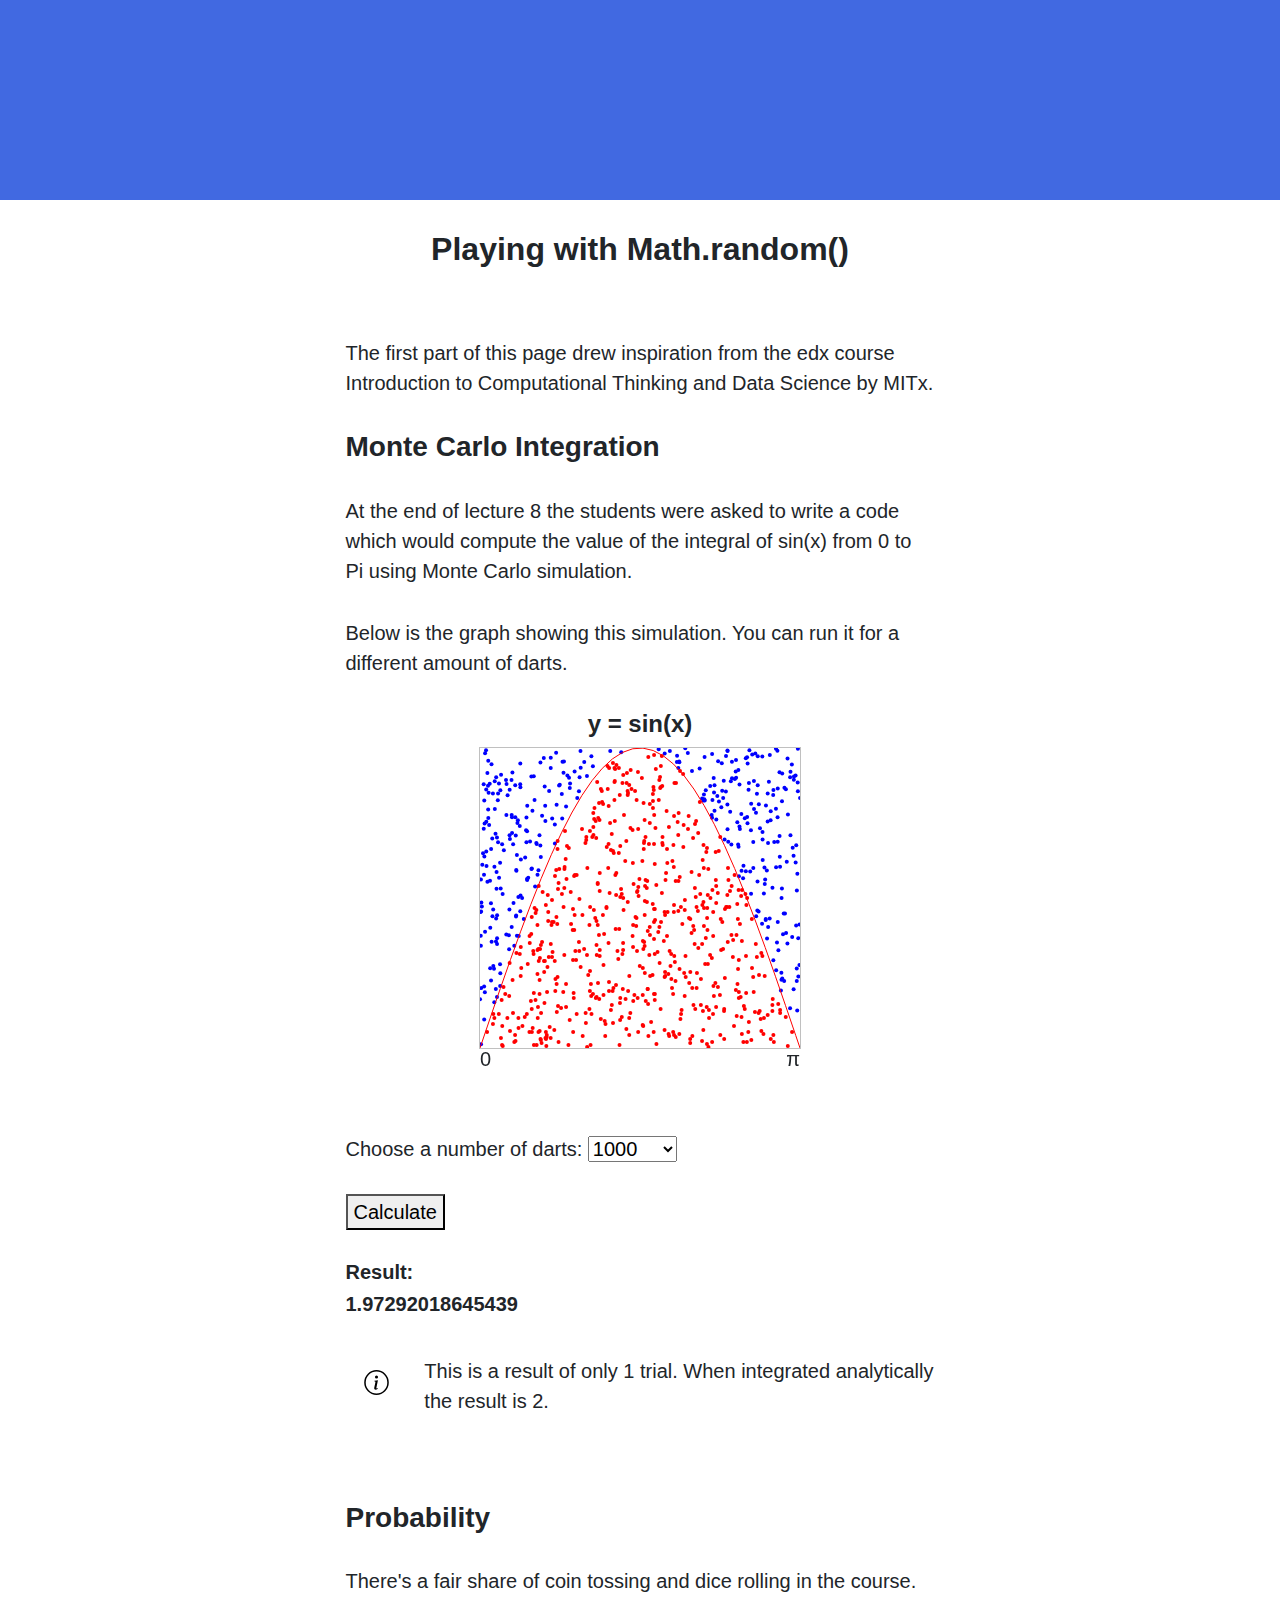
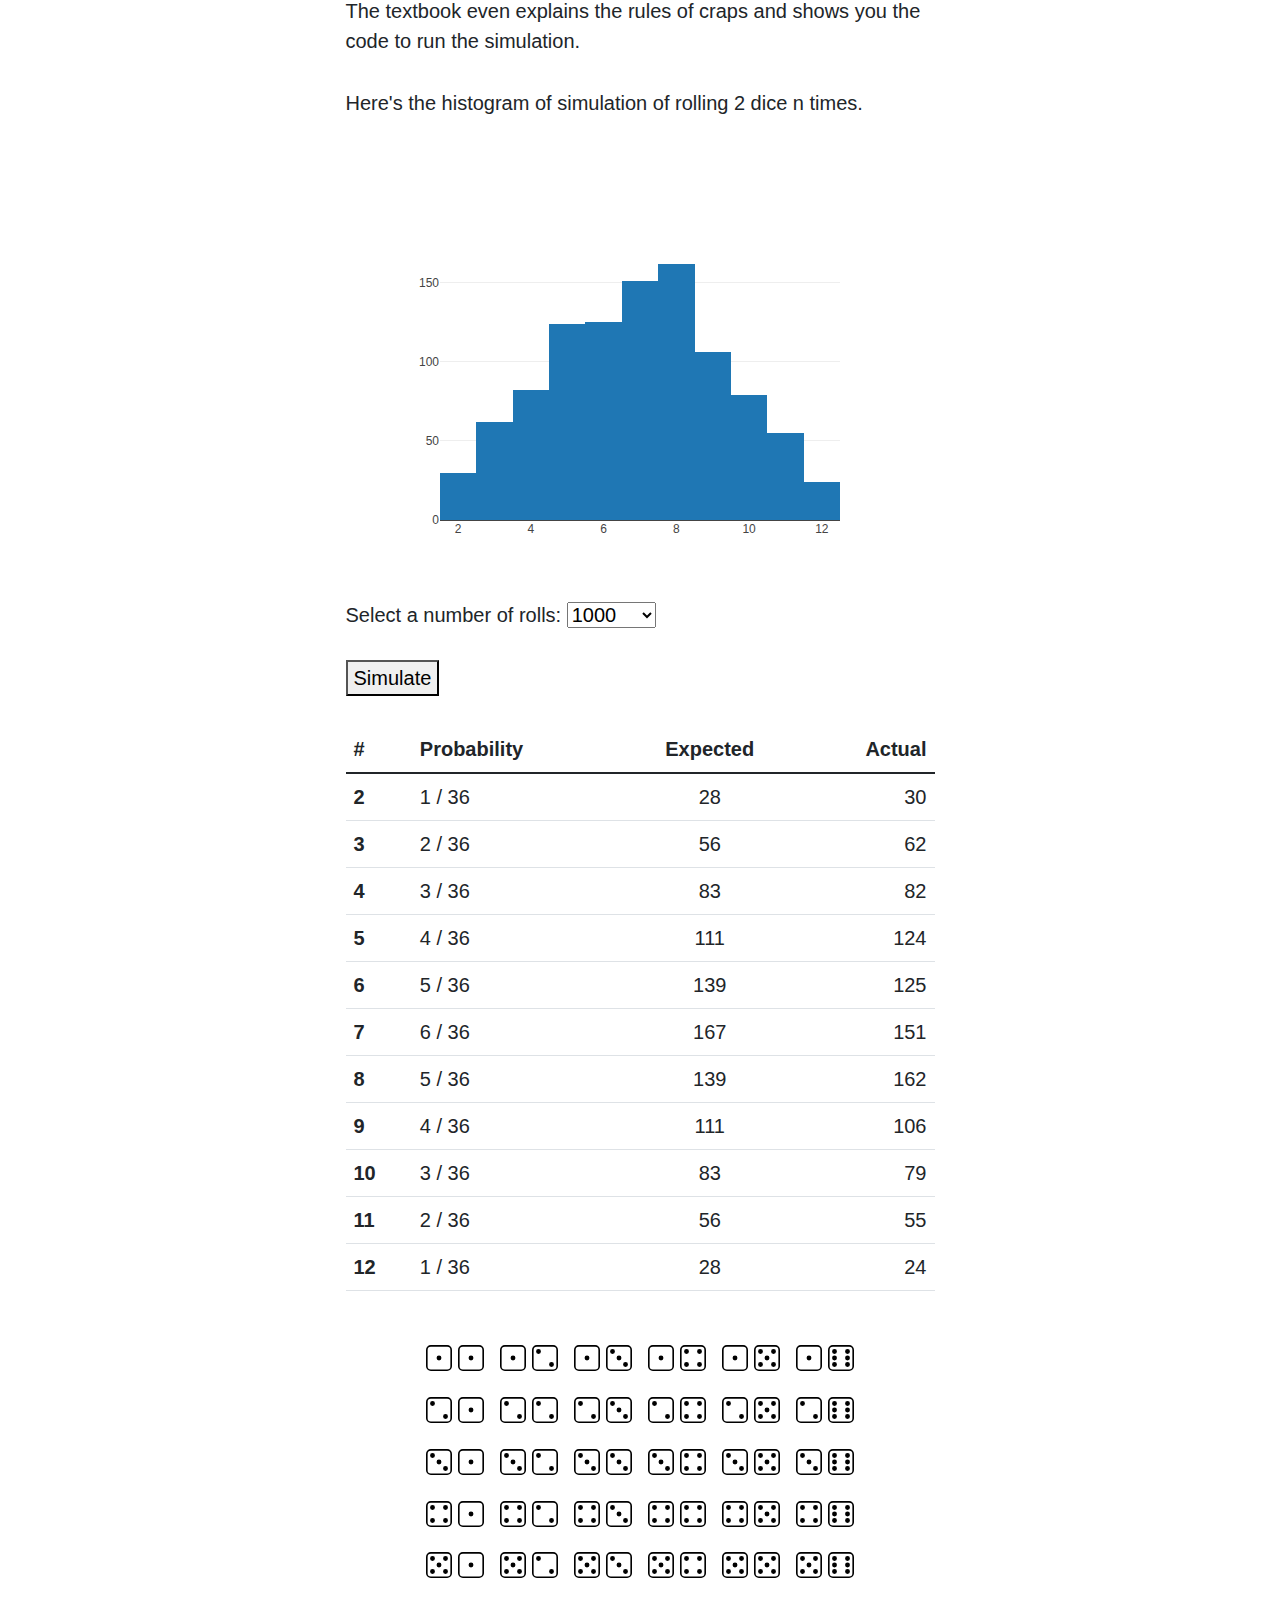
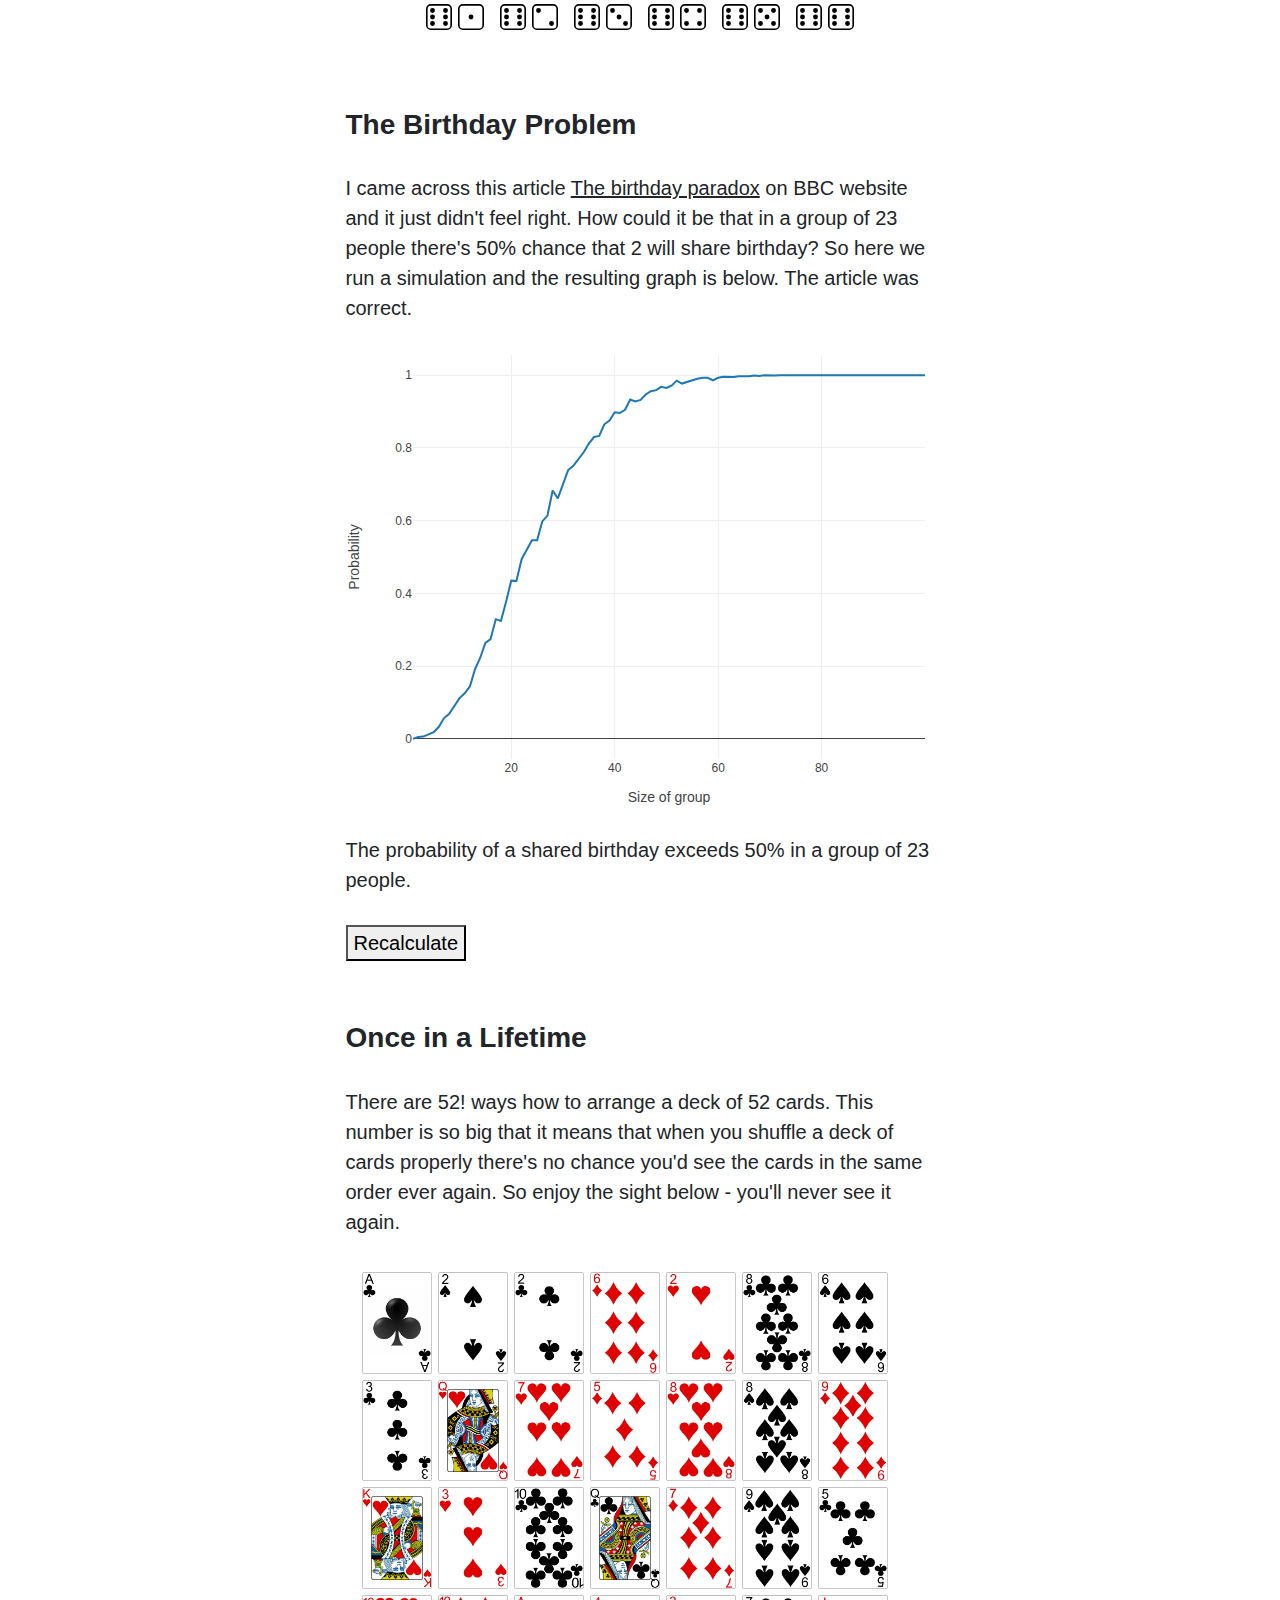
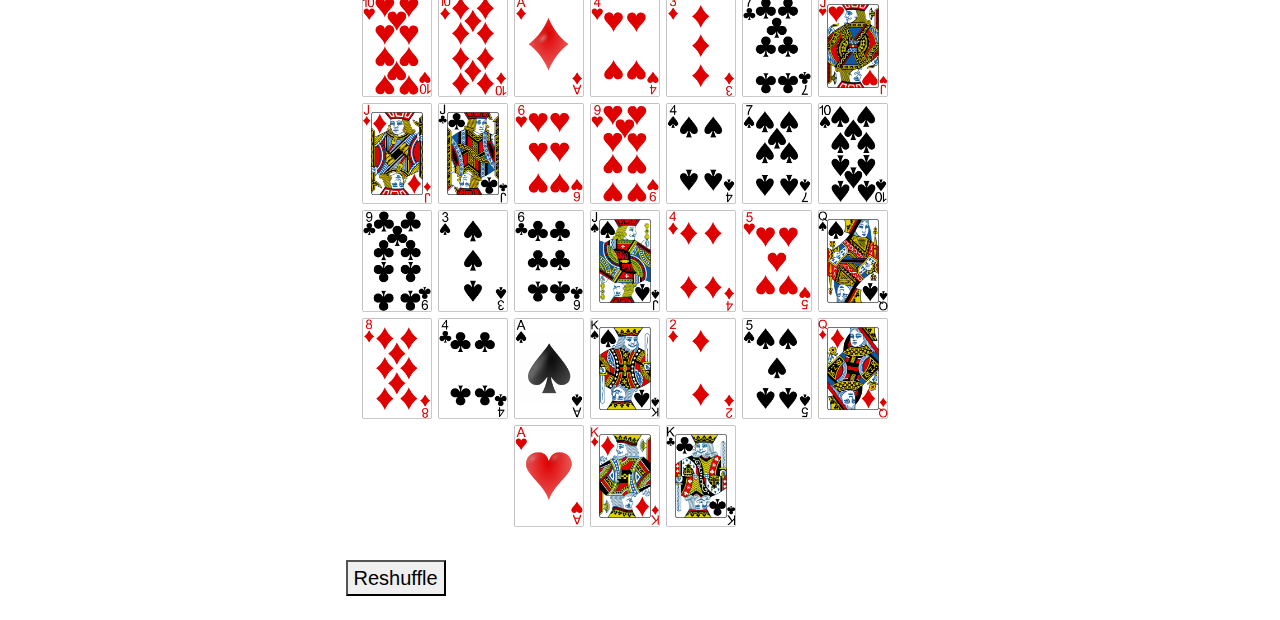
==== index.html @ 138a41e3 "First commit" ====
<!DOCTYPE html>
<html lang="en">
<head>
    <meta charset="UTF-8">
    <meta http-equiv="X-UA-Compatible" content="IE=edge">
    <meta name="viewport" content="width=device-width, initial-scale=1.0">
    <link rel="stylesheet" href="./styles.css">
    <title>Math.random()</title>
</head>
<body>
    <div class="backgr"></div>
    <br>
    <article class="mb-4">
        <div class="container px-4 px-lg-5">
            <div class="row gx-4 gx-lg-5 justify-content-center">
                <div class="col-md-10 col-lg-8 col-xl-7">
                    <h2 style="text-align: center;">Playing with Math.random()</h2>
                    <br>
                    <p>The first part of this page drew inspiration from the edx course Introduction to Computational Thinking and Data Science by MITx.</p>
                    <h3>Monte Carlo Integration</h3>
                    <p>At the end of lecture 8 the students were asked to write a code which would compute the value of the integral of sin(x) from 0 to Pi using Monte Carlo simulation.</p>
                    <p>Below is the graph showing this simulation. You can run it for a different amount of darts.</p>
                    
                    <h4 style="text-align: center;">y = sin(x)</h4>
                    <div style="display: flex; justify-content: center;">
                        <canvas id="sin-canvas" width="320" height="300" style="border: 1px solid silver;"></canvas>
                    </div>
                    <div style="display: flex; align-items: center; justify-content: center;">
                        <div style="width: 320px; height: 25px; position: relative;">
                            <span style="position: absolute; left: 0; bottom: 0;">0</span>
                            <span style="position: absolute; right: 0; bottom: 0">&#960</span>
                        </div>
                    </div>
                    <br>
                    <br>
                    <label for="darts">Choose a number of darts:</label>
                        
                    <select id="darts" name="darts">
                        <option value="10">10</option>
                        <option value="100">100</option>
                        <option value="1000" selected="selected">1000</option>
                        <option value="10000">10000</option>
                        <option value="100000">100000</option>
                    </select>
                    <br>
                    <br>
                    <button id="submit_darts">Calculate</button>    
                    <div></div>
                      
                    <br>
                    <h5>Result:</h5><h5 id="integral_result"></h5>
                    <div style="display: flex; flex-direction: row; align-items: center;">
                        <img src="/assets/icons/info-circle.svg" alt="" style="height: 25px; margin-right: 20px;">
                        <div style="padding-bottom: 25px;">
                          <p class="card-text">This is a result of only 1 trial. When integrated analytically the result is 2.</p>
                        </div>
                    </div>
                    <br>
                    <br>


    <script>
        draw_graph()

        function draw_graph(n = 1000) {
        var underCurve = 0
        for (var i = 1; i <= n; i++) {
            var x = Math.random() * Math.PI
            var y = Math.random()
            if (Math.sin(x) > y) {
                underCurve++
                var c = document.getElementById("sin-canvas");
                var ctx = c.getContext("2d");
                ctx.beginPath();
                //ctx.arc(x * 127, Math.floor(300 - y * 300), 2, 0, 2 * Math.PI);
                ctx.arc(x * 102, Math.floor(300 - y * 300), 2, 0, 2 * Math.PI);
                ctx.fillStyle = "red";
                ctx.fill();
                //ctx.stroke();
            }
            else {
                var c = document.getElementById("sin-canvas");
                var ctx = c.getContext("2d");
                ctx.beginPath();
                //ctx.arc(x * 127, 300 - y * 300, 2, 0, 2 * Math.PI);
                ctx.arc(x * 102, 300 - y * 300, 2, 0, 2 * Math.PI);
                ctx.fillStyle = "blue";
                ctx.fill();
                //ctx.stroke();
            }
        }
        var integral_result = document.getElementById('integral_result')
        integral_result.innerHTML = Math.PI * underCurve / n

        function Calculator(canvas, x1, x2, y1, y2, func) {
      	    var self = this;

      	    var width = canvas.width;
      	    var height = canvas.height;

      	    var xRange = x2 - x1;
      	    var yRange = y2 - y1;

            self.calculatePoint = function(x) {
                var y = func(x);
                // chart will be reversed horizontaly because of reversed canvas pixels
                var nx = (x - x1) / xRange;       // normalized x
                var ny = 1.0 - (y - y1) / yRange; // normalized y
                return {
                    x: nx * width,
                    y: ny * height
                };
            };
        }
    
        function Chart(canvas, x1, x2, y1, y2, dx, func) {
      	    var self = this;
    	
      	    var context = canvas.getContext('2d');
      	    var calculator = new Calculator(canvas, x1, x2, y1, y2, func);
       
      	    self.drawChart = function(color, width) {
                context.beginPath();
          
                var point = calculator.calculatePoint(x1);
                context.moveTo(point.x, point.y);

                for (var x = x1 + dx; x < x2; x += dx) {
                    var point = calculator.calculatePoint(x);
                    context.lineTo(point.x, point.y);
                }
          
                var point = calculator.calculatePoint(x2);
                context.lineTo(point.x, point.y);
          
          	    context.strokeStyle = color || 'black';
          	    context.lineWidth = width || 1;

                context.stroke();
            };
        }
    
    
        // Usage example:
    
        var sinCanvas = document.querySelector('#sin-canvas');
    
        var dx = 0.1;  // x value step

        var sinChart = new Chart(sinCanvas, 0, Math.PI, 0, +1, dx, Math.sin);
    
        sinChart.drawChart('red', 1);
 
    }

    var submit_btn = document.getElementById("submit_darts")
    var darts = document.getElementById("darts")
    submit_btn.onclick = function() {
            var c = document.getElementById("sin-canvas");
            var ctx = c.getContext("2d");
            ctx.clearRect(0, 0, 400, 300);
            draw_graph(darts.value)
    }        
    
  </script>

  <h3>Probability</h3>
  <p>There's a fair share of coin tossing and dice rolling in the course. The textbook even explains the rules of craps and shows you the code to run the simulation.</p>
  <p>Here's the histogram of simulation of rolling 2 dice n times.</p>
  <div style="display: flex; flex-direction: column; justify-content: center; align-items: center;">
  <div id='myDiv' style="width: 95%;"></div>
  </div>
  
    <script src='https://cdn.plot.ly/plotly-2.12.1.min.js'></script>

    <label for="dice_rolls">Select a number of rolls:</label>
    <select id="dice_rolls" name="dice_rolls">
        <option value="10">10</option>
        <option value="100">100</option>
        <option value="1000" selected="selected">1000</option>
        <option value="10000">10000</option>
        <option value="100000">100000</option>
    </select>
    <br>
    <br>
    <button id="submit_rolls">Simulate</button>    
    <div></div>
    <br>
  
<!--Table-->
<table class="table">
    <thead>
      <tr>
        <th scope="col">#</th>
        <th scope="col">Probability</th>
        <th scope="col" class="text-center">Expected</th>
        <th scope="col" class="text-end">Actual</th>
      </tr>
    </thead>
    <tbody>
      <tr>
        <th scope="row">2</th>
        <td>1 / 36</td>
        <td id="prdct_2" class="text-center"></td>
        <td id="act_2" class="text-end"></td>
      </tr>
      <tr>
        <th scope="row">3</th>
        <td>2 / 36</td>
        <td id="prdct_3" class="text-center"></td>
        <td id="act_3" class="text-end"></td>
      </tr>
      <tr>
        <th scope="row">4</th>
        <td>3 / 36</td>
        <td id="prdct_4" class="text-center"></td>
        <td id="act_4" class="text-end"></td>
      </tr>
      <tr>
        <th scope="row">5</th>
        <td>4 / 36</td>
        <td id="prdct_5" class="text-center"></td>
        <td id="act_5" class="text-end"></td>
      </tr>
      <tr>
        <th scope="row">6</th>
        <td>5 / 36</td>
        <td id="prdct_6" class="text-center"></td>
        <td id="act_6" class="text-end"></td>
      </tr>
      <tr>
        <th scope="row">7</th>
        <td>6 / 36</td>
        <td id="prdct_7" class="text-center"></td>
        <td id="act_7" class="text-end"></td>
      </tr>
      <tr>
        <th scope="row">8</th>
        <td>5 / 36</td>
        <td id="prdct_8" class="text-center"></td>
        <td id="act_8" class="text-end"></td>
      </tr>
      <tr>
        <th scope="row">9</th>
        <td>4 / 36</td>
        <td id="prdct_9" class="text-center"></td>
        <td id="act_9" class="text-end"></td>
      </tr>
      <tr>
        <th scope="row">10</th>
        <td>3 / 36</td>
        <td id="prdct_10" class="text-center"></td>
        <td id="act_10" class="text-end"></td>
      </tr>
      <tr>
        <th scope="row">11</th>
        <td>2 / 36</td>
        <td id="prdct_11" class="text-center"></td>
        <td id="act_11" class="text-end"></td>
      </tr>
      <tr>
        <th scope="row">12</th>
        <td>1 / 36</td>
        <td id="prdct_12" class="text-center"></td>
        <td id="act_12" class="text-end"></td>
      </tr>
    </tbody>
  </table>

  <script>
    document.addEventListener('DOMContentLoaded', function() {

    
    var x = [];
    var counts = {}
    function throw_dice(n) {
      x = []
      counts = {}
      for (var i = 0; i < n; i ++) {
        a = Math.ceil(Math.random() * 6)
        b = Math.ceil(Math.random() * 6)
        x.push(a + b)
      }
      for (var num of x) {
          counts[num] = counts[num] ? counts[num] + 1 : 1
      }
      return [n, counts]
    }

    var n = throw_dice(n = 1000)
    draw_rolls()

    function draw_rolls() {
    var trace = {
        x: x,
        type: 'histogram',
    };
    var data = [trace];

    var layout = {
			  title: '',
			  showlegend: false
		  }
    Plotly.newPlot('myDiv', data, layout, {displayModeBar : false});
  
  probability = [0, 0, 1/36, 2/36, 3/36, 4/36, 5/36, 6/36, 5/36, 4/36, 3/36, 2/36, 1/36]
  for (var j = 2; j <= 12; j++) {
      document.getElementById(`prdct_${j}`).innerHTML = Math.round(probability[j] * n[0])
      document.getElementById(`act_${j}`).innerHTML = n[1][j] ? n[1][j] : 0
  }
  
    }
    var submit_rolls = document.getElementById('submit_rolls')
    submit_rolls.onclick = function() {
        var dice_rolls = document.getElementById("dice_rolls")
        n = throw_dice(dice_rolls.value)
        draw_rolls()
  }

})
</script>
<!--Dice-->
<br>
  <div class="dice_container" style="display: flex; flex-direction: column; align-items: center; justify-content: center;">
    <div class="container" style="display: flex; flex-direction: column; align-items: center; justify-content: center; width: 100%; height: auto;">
        <div class="row1">
            <div class="sub-cont">
                <img class="dice_image" src="/assets/dice/dice-1.svg" alt="">
                <img class="dice_image" src="/assets/dice/dice-1.svg" alt="">
            </div>
            <div class="sub-cont">
                <img class="dice_image" src="/assets/dice/dice-1.svg" alt="">
                <img class="dice_image" src="/assets/dice/dice-2.svg" alt="">
            </div>
            <div class="sub-cont">
                <img class="dice_image" src="/assets/dice/dice-1.svg" alt="">
                <img class="dice_image" src="/assets/dice/dice-3.svg" alt="">
            </div>
            <div class="sub-cont">
                <img class="dice_image" src="/assets/dice/dice-1.svg" alt="">
                <img class="dice_image" src="/assets/dice/dice-4.svg" alt="">
            </div>
            <div class="sub-cont">
                <img class="dice_image" src="/assets/dice/dice-1.svg" alt="">
                <img class="dice_image" src="/assets/dice/dice-5.svg" alt="">
            </div>
            <div class="sub-cont">
                <img class="dice_image" src="/assets/dice/dice-1.svg" alt="">
                <img class="dice_image" src="/assets/dice/dice-6.svg" alt="">
            </div>
        </div>
        <div class="row1">
            <div class="sub-cont">
                <img class="dice_image" src="/assets/dice/dice-2.svg" alt="">
                <img class="dice_image" src="/assets/dice/dice-1.svg" alt="">
            </div>
            <div class="sub-cont">
                <img class="dice_image" src="/assets/dice/dice-2.svg" alt="">
                <img class="dice_image" src="/assets/dice/dice-2.svg" alt="">
            </div>
            <div class="sub-cont">
                <img class="dice_image" src="/assets/dice/dice-2.svg" alt="">
                <img class="dice_image" src="/assets/dice/dice-3.svg" alt="">
            </div>
            <div class="sub-cont">
                <img class="dice_image" src="/assets/dice/dice-2.svg" alt="">
                <img class="dice_image" src="/assets/dice/dice-4.svg" alt="">
            </div>
            <div class="sub-cont">
                <img class="dice_image" src="/assets/dice/dice-2.svg" alt="">
                <img class="dice_image" src="/assets/dice/dice-5.svg" alt="">
            </div>
            <div class="sub-cont">
                <img class="dice_image" src="/assets/dice/dice-2.svg" alt="">
                <img class="dice_image" src="/assets/dice/dice-6.svg" alt="">
            </div>
        </div>
        <div class="row1">
            <div class="sub-cont">
                <img class="dice_image" src="/assets/dice/dice-3.svg" alt="">
                <img class="dice_image" src="/assets/dice/dice-1.svg" alt="">
            </div>
            <div class="sub-cont">
                <img class="dice_image" src="/assets/dice/dice-3.svg" alt="">
                <img class="dice_image" src="/assets/dice/dice-2.svg" alt="">
            </div>
            <div class="sub-cont">
                <img class="dice_image" src="/assets/dice/dice-3.svg" alt="">
                <img class="dice_image" src="/assets/dice/dice-3.svg" alt="">
            </div>
            <div class="sub-cont">
                <img class="dice_image" src="/assets/dice/dice-3.svg" alt="">
                <img class="dice_image" src="/assets/dice/dice-4.svg" alt="">
            </div>
            <div class="sub-cont">
                <img class="dice_image" src="/assets/dice/dice-3.svg" alt="">
                <img class="dice_image" src="/assets/dice/dice-5.svg" alt="">
            </div>
            <div class="sub-cont">
                <img class="dice_image" src="/assets/dice/dice-3.svg" alt="">
                <img class="dice_image" src="/assets/dice/dice-6.svg" alt="">
            </div>
        </div>
        <div class="row1">
            <div class="sub-cont">
                <img class="dice_image" src="/assets/dice/dice-4.svg" alt="">
                <img class="dice_image" src="/assets/dice/dice-1.svg" alt="">
            </div>
            <div class="sub-cont">
                <img class="dice_image" src="/assets/dice/dice-4.svg" alt="">
                <img class="dice_image" src="/assets/dice/dice-2.svg" alt="">
            </div>
            <div class="sub-cont">
                <img class="dice_image" src="/assets/dice/dice-4.svg" alt="">
                <img class="dice_image" src="/assets/dice/dice-3.svg" alt="">
            </div>
            <div class="sub-cont">
                <img class="dice_image" src="/assets/dice/dice-4.svg" alt="">
                <img class="dice_image" src="/assets/dice/dice-4.svg" alt="">
            </div>
            <div class="sub-cont">
                <img class="dice_image" src="/assets/dice/dice-4.svg" alt="">
                <img class="dice_image" src="/assets/dice/dice-5.svg" alt="">
            </div>
            <div class="sub-cont">
                <img class="dice_image" src="/assets/dice/dice-4.svg" alt="">
                <img class="dice_image" src="/assets/dice/dice-6.svg" alt="">
            </div>
        </div>
        <div class="row1">
            <div class="sub-cont">
                <img class="dice_image" src="/assets/dice/dice-5.svg" alt="">
                <img class="dice_image" src="/assets/dice/dice-1.svg" alt="">
            </div>
            <div class="sub-cont">
                <img class="dice_image" src="/assets/dice/dice-5.svg" alt="">
                <img class="dice_image" src="/assets/dice/dice-2.svg" alt="">
            </div>
            <div class="sub-cont">
                <img class="dice_image" src="/assets/dice/dice-5.svg" alt="">
                <img class="dice_image" src="/assets/dice/dice-3.svg" alt="">
            </div>
            <div class="sub-cont">
                <img class="dice_image" src="/assets/dice/dice-5.svg" alt="">
                <img class="dice_image" src="/assets/dice/dice-4.svg" alt="">
            </div>
            <div class="sub-cont">
                <img class="dice_image" src="/assets/dice/dice-5.svg" alt="">
                <img class="dice_image" src="/assets/dice/dice-5.svg" alt="">
            </div>
            <div class="sub-cont">
                <img class="dice_image" src="/assets/dice/dice-5.svg" alt="">
                <img class="dice_image" src="/assets/dice/dice-6.svg" alt="">
            </div>
        </div>
        <div class="row1">
            <div class="sub-cont">
                <img class="dice_image" src="/assets/dice/dice-6.svg" alt="">
                <img class="dice_image" src="/assets/dice/dice-1.svg" alt="">
            </div>
            <div class="sub-cont">
                <img class="dice_image" src="/assets/dice/dice-6.svg" alt="">
                <img class="dice_image" src="/assets/dice/dice-2.svg" alt="">
            </div>
            <div class="sub-cont">
                <img class="dice_image" src="/assets/dice/dice-6.svg" alt="">
                <img class="dice_image" src="/assets/dice/dice-3.svg" alt="">
            </div>
            <div class="sub-cont">
                <img class="dice_image" src="/assets/dice/dice-6.svg" alt="">
                <img class="dice_image" src="/assets/dice/dice-4.svg" alt="">
            </div>
            <div class="sub-cont">
                <img class="dice_image" src="/assets/dice/dice-6.svg" alt="">
                <img class="dice_image" src="/assets/dice/dice-5.svg" alt="">
            </div>
            <div class="sub-cont">
                <img class="dice_image" src="/assets/dice/dice-6.svg" alt="">
                <img class="dice_image" src="/assets/dice/dice-6.svg" alt="">
            </div>
        </div>
        </div>

        


</div>

    <br>
    <br>
    <h3 style="margin-bottom: 10px;">The Birthday Problem</h3>
    <p>I came across this article <a href="https://www.bbc.co.uk/bitesize/articles/zgdw239" target="_blank">The birthday paradox</a> on BBC website and it just didn't feel right. How could it be that in a group of 23 people there's 50% chance that 2 will share birthday? So here we run a simulation and the resulting graph is below. The article was correct.</p>
    <div id="birthday_container" class="birthday_container" style="margin-top: 20px;"></div>
    <br>
    <div class="birthday_result">The probability of a shared birthday exceeds 50% in a group of <span id="birthday_result"></span> people.</div>
    <br>
    <div class="birthday_recalculate"><button id="birthday_recalculate">Recalculate</button></div>
    <script src='https://cdn.plot.ly/plotly-2.12.1.min.js'></script>
    <script>
        document.getElementById('birthday_recalculate').onclick = function() {
      drawGraph()
    }

    function birthdayProb(num) {
        var match = 0
        for (var i = 0; i < 1000; i++) {
            var birthdays = []
            for (var j = 1; j <= num; j++) {
                x = Math.floor(Math.random() * 365 + 1)
                if (birthdays.indexOf(x) != -1) {
                  match++
                  break
                }
                birthdays.push(x)
            }
        }
        return match/1000
    }
	
	function checkFifty(x_axis, y_axis) {
		for (var i = 0; i < y_axis.length; i++) {
			if (y_axis[i] >= 0.5) {
				return x_axis[i]
			}
		}
		return undefined
	}

  function drawGraph() {
    var x_axis = []
    var y_axis = []

    for (var i = 1; i <=100; i++) {
        x_axis.push(i)
        y_axis.push(birthdayProb(i))
    }
    document.getElementById('birthday_result').innerHTML = checkFifty(x_axis, y_axis)
    var trace = {
        x: [...x_axis],
        y: [...y_axis],
        mode: 'lines',
        type: 'scatter'
      };

      var layout = {
        margin: {t:0,r:0,b:0,l:20},
        xaxis: {
          automargin: true,
          tickangle: 0,
          title: {
            text: "Size of group",
            standoff: 20
          }},
        yaxis: {
          automargin: true,
          tickangle: 0,
          title: {
            text: "Probability",
            standoff: 40
          }}}
    
    var data = [trace]
    Plotly.newPlot('birthday_container', data, layout, {displayModeBar : false})
  }
  drawGraph()
    </script>
<br>
<br>
<h3>Once in a Lifetime</h3>
<p>There are 52! ways how to arrange a deck of 52 cards. This number is so big that it means that when you shuffle a deck of cards properly there's no chance you'd see the cards in the same order ever again. So enjoy the sight below - you'll never see it again.</p>
<div class="cards_container" id="cards_container"></div>
<br>
<div class="reshuffle"><button id="reshuffle">Reshuffle</button></div>
<script type="text/javascript">
    DJANGO_STATIC_URL = '{{ STATIC_URL }}';
    function showCards() {
    var cards = []
    for (var i = 1; i <=52; i++) {
        cards.push(i)
    }
    var container = document.getElementById('cards_container')
    container.innerHTML = ""
    for (var i = 1; i <=52; i++) {
        var cardNumber = randomCard()
        var newCard = document.createElement('div')
        var image = document.createElement('img')
        image.src = `/assets/playing_cards/${cardNumber}.png`
        image.classList.add('card_image')
        //image.src = `/assets/playing_cards/${cardNumber}.png`
        //image.src = `./static/blog/assets/playing_cards/${cardNumber}.png`
        container.appendChild(newCard)
        newCard.appendChild(image)
    }
    
    function randomCard() {
        var randCard =  Math.floor(Math.random() * cards.length)
        var card = cards[randCard]
        cards.splice(randCard, 1)
        return card
    }
    }
    document.getElementById('reshuffle').onclick = function() {
        showCards()
    }
    
    showCards()
</script>
</div>
</div>

</article>
</body>
</html>
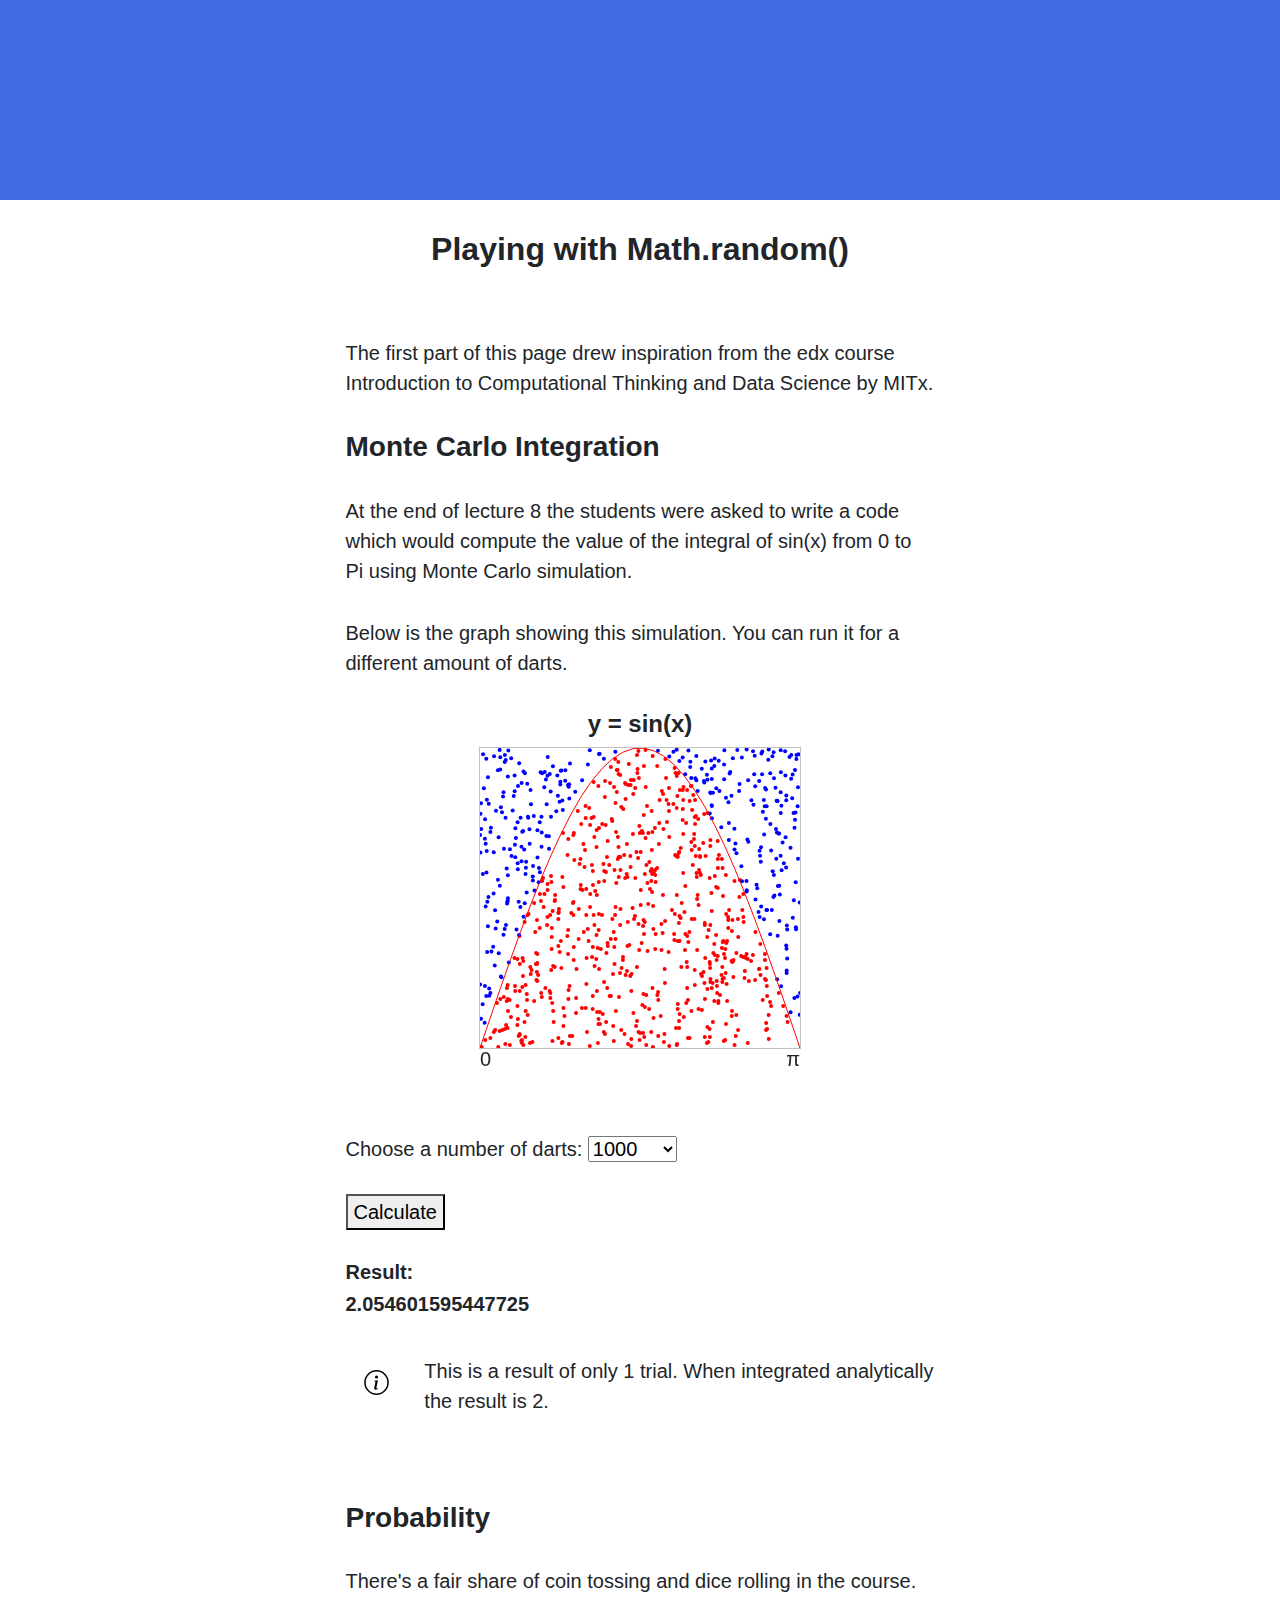
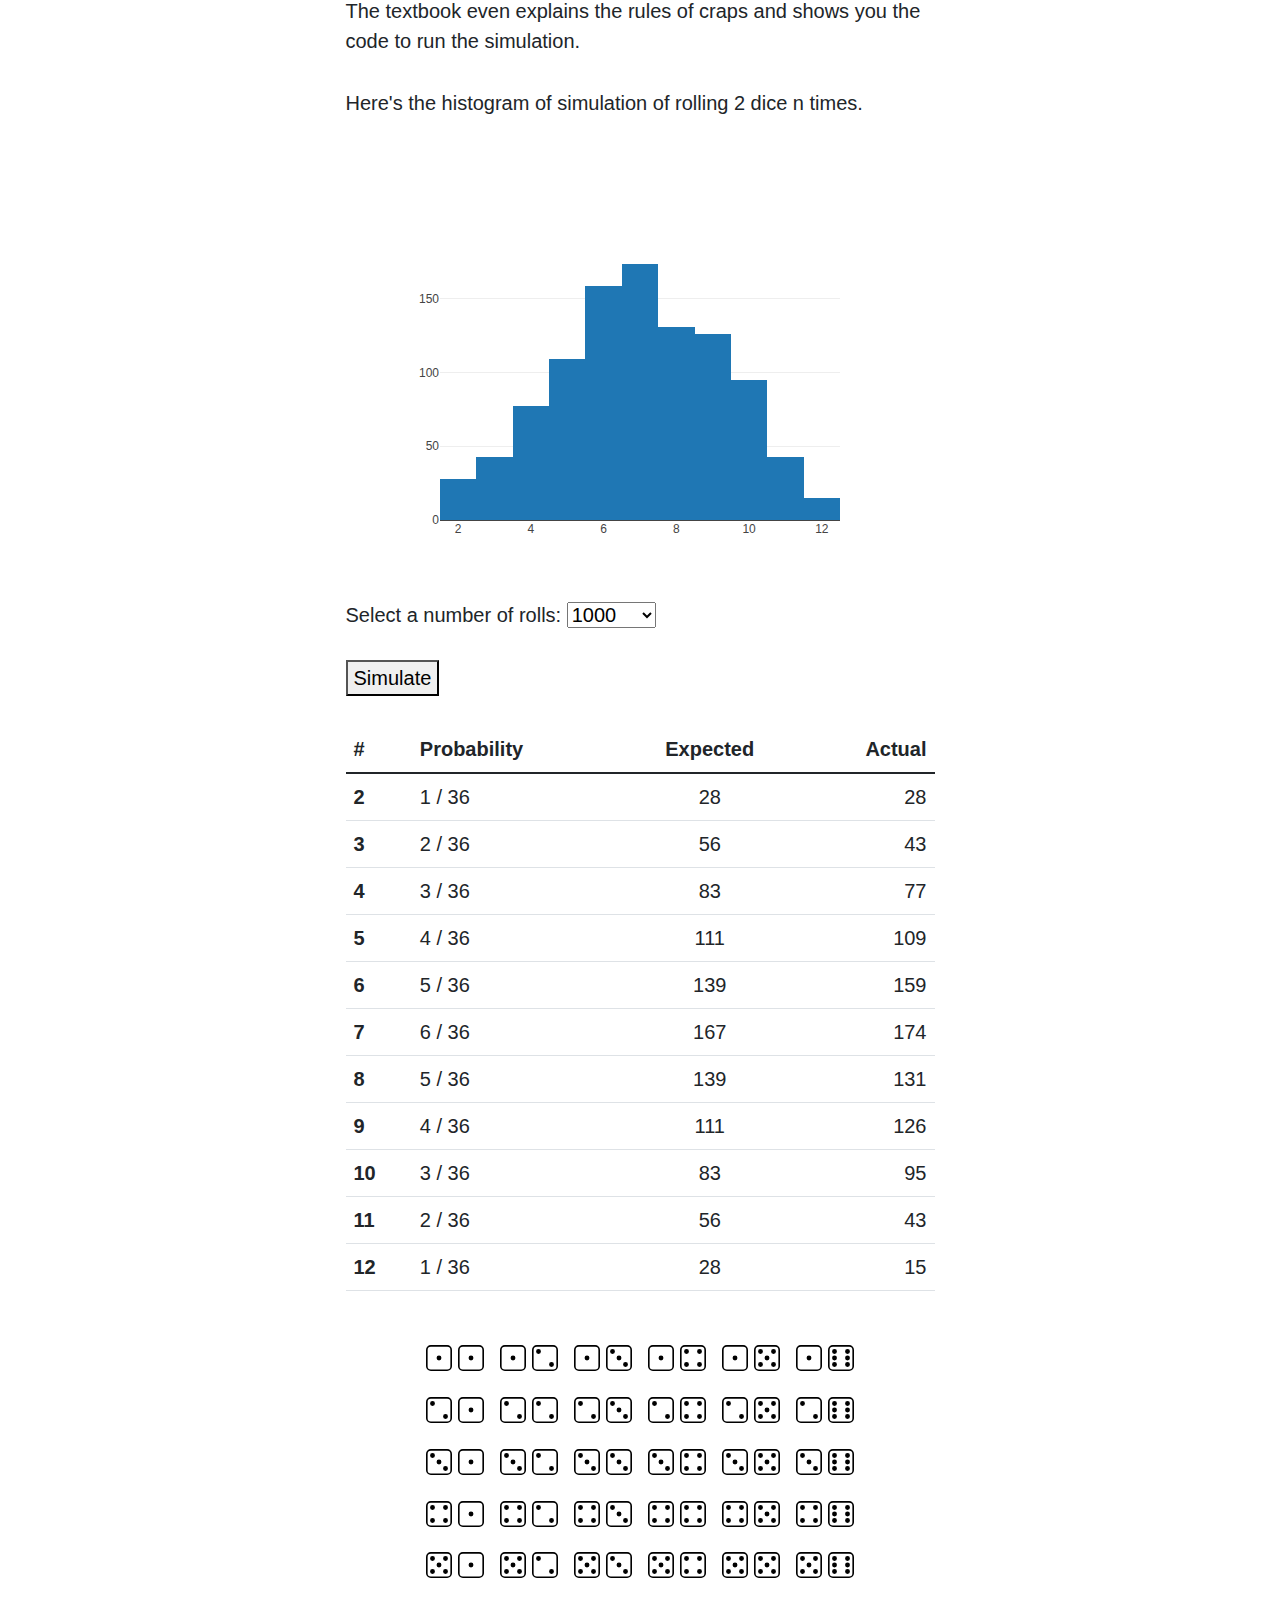
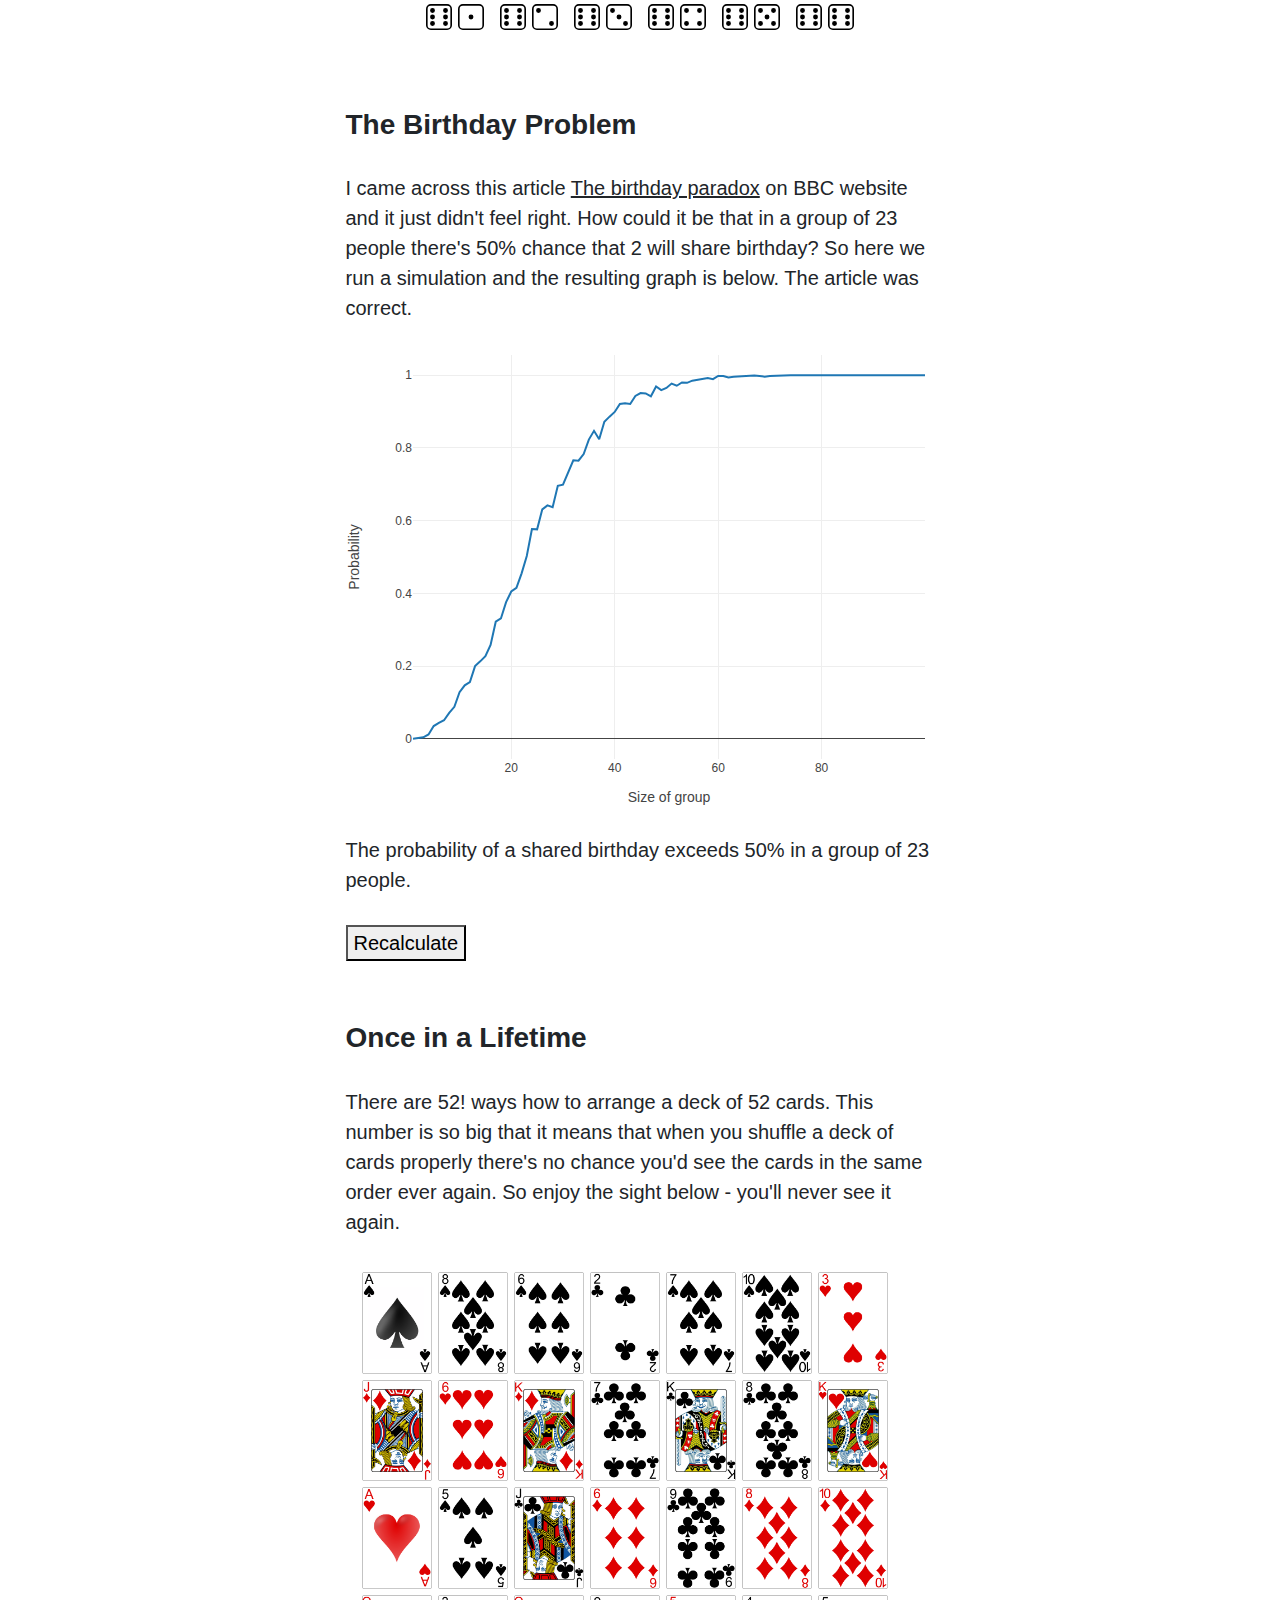
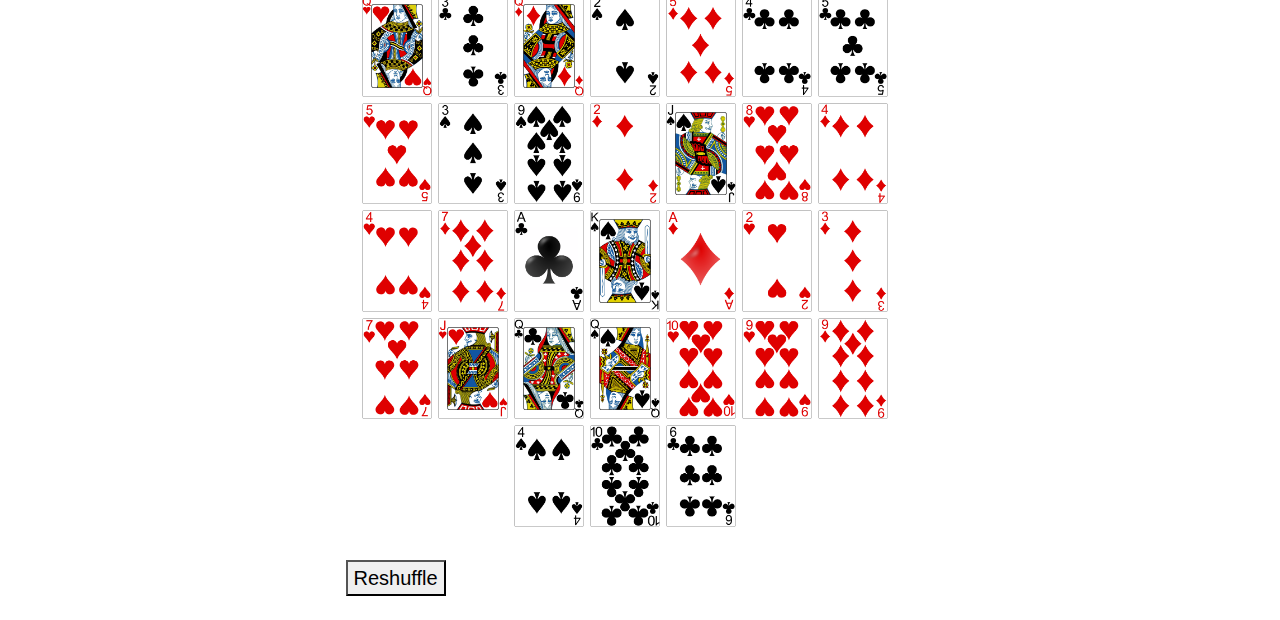
==== commit 76b5b941: "Broken links fixed" ====
--- a/index.html
+++ b/index.html
@@ -50,7 +50,7 @@
                     <br>
                     <h5>Result:</h5><h5 id="integral_result"></h5>
                     <div style="display: flex; flex-direction: row; align-items: center;">
-                        <img src="/assets/icons/info-circle.svg" alt="" style="height: 25px; margin-right: 20px;">
+                        <img src="./assets/icons/info-circle.svg" alt="" style="height: 25px; margin-right: 20px;">
                         <div style="padding-bottom: 25px;">
                           <p class="card-text">This is a result of only 1 trial. When integrated analytically the result is 2.</p>
                         </div>
@@ -325,158 +325,158 @@
     <div class="container" style="display: flex; flex-direction: column; align-items: center; justify-content: center; width: 100%; height: auto;">
         <div class="row1">
             <div class="sub-cont">
-                <img class="dice_image" src="/assets/dice/dice-1.svg" alt="">
-                <img class="dice_image" src="/assets/dice/dice-1.svg" alt="">
-            </div>
-            <div class="sub-cont">
-                <img class="dice_image" src="/assets/dice/dice-1.svg" alt="">
-                <img class="dice_image" src="/assets/dice/dice-2.svg" alt="">
-            </div>
-            <div class="sub-cont">
-                <img class="dice_image" src="/assets/dice/dice-1.svg" alt="">
-                <img class="dice_image" src="/assets/dice/dice-3.svg" alt="">
-            </div>
-            <div class="sub-cont">
-                <img class="dice_image" src="/assets/dice/dice-1.svg" alt="">
-                <img class="dice_image" src="/assets/dice/dice-4.svg" alt="">
-            </div>
-            <div class="sub-cont">
-                <img class="dice_image" src="/assets/dice/dice-1.svg" alt="">
-                <img class="dice_image" src="/assets/dice/dice-5.svg" alt="">
-            </div>
-            <div class="sub-cont">
-                <img class="dice_image" src="/assets/dice/dice-1.svg" alt="">
-                <img class="dice_image" src="/assets/dice/dice-6.svg" alt="">
+                <img class="dice_image" src="./assets/dice/dice-1.svg" alt="">
+                <img class="dice_image" src="./assets/dice/dice-1.svg" alt="">
+            </div>
+            <div class="sub-cont">
+                <img class="dice_image" src="./assets/dice/dice-1.svg" alt="">
+                <img class="dice_image" src="./assets/dice/dice-2.svg" alt="">
+            </div>
+            <div class="sub-cont">
+                <img class="dice_image" src="./assets/dice/dice-1.svg" alt="">
+                <img class="dice_image" src="./assets/dice/dice-3.svg" alt="">
+            </div>
+            <div class="sub-cont">
+                <img class="dice_image" src="./assets/dice/dice-1.svg" alt="">
+                <img class="dice_image" src="./assets/dice/dice-4.svg" alt="">
+            </div>
+            <div class="sub-cont">
+                <img class="dice_image" src="./assets/dice/dice-1.svg" alt="">
+                <img class="dice_image" src="./assets/dice/dice-5.svg" alt="">
+            </div>
+            <div class="sub-cont">
+                <img class="dice_image" src="./assets/dice/dice-1.svg" alt="">
+                <img class="dice_image" src="./assets/dice/dice-6.svg" alt="">
             </div>
         </div>
         <div class="row1">
             <div class="sub-cont">
-                <img class="dice_image" src="/assets/dice/dice-2.svg" alt="">
-                <img class="dice_image" src="/assets/dice/dice-1.svg" alt="">
-            </div>
-            <div class="sub-cont">
-                <img class="dice_image" src="/assets/dice/dice-2.svg" alt="">
-                <img class="dice_image" src="/assets/dice/dice-2.svg" alt="">
-            </div>
-            <div class="sub-cont">
-                <img class="dice_image" src="/assets/dice/dice-2.svg" alt="">
-                <img class="dice_image" src="/assets/dice/dice-3.svg" alt="">
-            </div>
-            <div class="sub-cont">
-                <img class="dice_image" src="/assets/dice/dice-2.svg" alt="">
-                <img class="dice_image" src="/assets/dice/dice-4.svg" alt="">
-            </div>
-            <div class="sub-cont">
-                <img class="dice_image" src="/assets/dice/dice-2.svg" alt="">
-                <img class="dice_image" src="/assets/dice/dice-5.svg" alt="">
-            </div>
-            <div class="sub-cont">
-                <img class="dice_image" src="/assets/dice/dice-2.svg" alt="">
-                <img class="dice_image" src="/assets/dice/dice-6.svg" alt="">
+                <img class="dice_image" src="./assets/dice/dice-2.svg" alt="">
+                <img class="dice_image" src="./assets/dice/dice-1.svg" alt="">
+            </div>
+            <div class="sub-cont">
+                <img class="dice_image" src="./assets/dice/dice-2.svg" alt="">
+                <img class="dice_image" src="./assets/dice/dice-2.svg" alt="">
+            </div>
+            <div class="sub-cont">
+                <img class="dice_image" src="./assets/dice/dice-2.svg" alt="">
+                <img class="dice_image" src="./assets/dice/dice-3.svg" alt="">
+            </div>
+            <div class="sub-cont">
+                <img class="dice_image" src="./assets/dice/dice-2.svg" alt="">
+                <img class="dice_image" src="./assets/dice/dice-4.svg" alt="">
+            </div>
+            <div class="sub-cont">
+                <img class="dice_image" src="./assets/dice/dice-2.svg" alt="">
+                <img class="dice_image" src="./assets/dice/dice-5.svg" alt="">
+            </div>
+            <div class="sub-cont">
+                <img class="dice_image" src="./assets/dice/dice-2.svg" alt="">
+                <img class="dice_image" src="./assets/dice/dice-6.svg" alt="">
             </div>
         </div>
         <div class="row1">
             <div class="sub-cont">
-                <img class="dice_image" src="/assets/dice/dice-3.svg" alt="">
-                <img class="dice_image" src="/assets/dice/dice-1.svg" alt="">
-            </div>
-            <div class="sub-cont">
-                <img class="dice_image" src="/assets/dice/dice-3.svg" alt="">
-                <img class="dice_image" src="/assets/dice/dice-2.svg" alt="">
-            </div>
-            <div class="sub-cont">
-                <img class="dice_image" src="/assets/dice/dice-3.svg" alt="">
-                <img class="dice_image" src="/assets/dice/dice-3.svg" alt="">
-            </div>
-            <div class="sub-cont">
-                <img class="dice_image" src="/assets/dice/dice-3.svg" alt="">
-                <img class="dice_image" src="/assets/dice/dice-4.svg" alt="">
-            </div>
-            <div class="sub-cont">
-                <img class="dice_image" src="/assets/dice/dice-3.svg" alt="">
-                <img class="dice_image" src="/assets/dice/dice-5.svg" alt="">
-            </div>
-            <div class="sub-cont">
-                <img class="dice_image" src="/assets/dice/dice-3.svg" alt="">
-                <img class="dice_image" src="/assets/dice/dice-6.svg" alt="">
+                <img class="dice_image" src="./assets/dice/dice-3.svg" alt="">
+                <img class="dice_image" src="./assets/dice/dice-1.svg" alt="">
+            </div>
+            <div class="sub-cont">
+                <img class="dice_image" src="./assets/dice/dice-3.svg" alt="">
+                <img class="dice_image" src="./assets/dice/dice-2.svg" alt="">
+            </div>
+            <div class="sub-cont">
+                <img class="dice_image" src="./assets/dice/dice-3.svg" alt="">
+                <img class="dice_image" src="./assets/dice/dice-3.svg" alt="">
+            </div>
+            <div class="sub-cont">
+                <img class="dice_image" src="./assets/dice/dice-3.svg" alt="">
+                <img class="dice_image" src="./assets/dice/dice-4.svg" alt="">
+            </div>
+            <div class="sub-cont">
+                <img class="dice_image" src="./assets/dice/dice-3.svg" alt="">
+                <img class="dice_image" src="./assets/dice/dice-5.svg" alt="">
+            </div>
+            <div class="sub-cont">
+                <img class="dice_image" src="./assets/dice/dice-3.svg" alt="">
+                <img class="dice_image" src="./assets/dice/dice-6.svg" alt="">
             </div>
         </div>
         <div class="row1">
             <div class="sub-cont">
-                <img class="dice_image" src="/assets/dice/dice-4.svg" alt="">
-                <img class="dice_image" src="/assets/dice/dice-1.svg" alt="">
-            </div>
-            <div class="sub-cont">
-                <img class="dice_image" src="/assets/dice/dice-4.svg" alt="">
-                <img class="dice_image" src="/assets/dice/dice-2.svg" alt="">
-            </div>
-            <div class="sub-cont">
-                <img class="dice_image" src="/assets/dice/dice-4.svg" alt="">
-                <img class="dice_image" src="/assets/dice/dice-3.svg" alt="">
-            </div>
-            <div class="sub-cont">
-                <img class="dice_image" src="/assets/dice/dice-4.svg" alt="">
-                <img class="dice_image" src="/assets/dice/dice-4.svg" alt="">
-            </div>
-            <div class="sub-cont">
-                <img class="dice_image" src="/assets/dice/dice-4.svg" alt="">
-                <img class="dice_image" src="/assets/dice/dice-5.svg" alt="">
-            </div>
-            <div class="sub-cont">
-                <img class="dice_image" src="/assets/dice/dice-4.svg" alt="">
-                <img class="dice_image" src="/assets/dice/dice-6.svg" alt="">
+                <img class="dice_image" src="./assets/dice/dice-4.svg" alt="">
+                <img class="dice_image" src="./assets/dice/dice-1.svg" alt="">
+            </div>
+            <div class="sub-cont">
+                <img class="dice_image" src="./assets/dice/dice-4.svg" alt="">
+                <img class="dice_image" src="./assets/dice/dice-2.svg" alt="">
+            </div>
+            <div class="sub-cont">
+                <img class="dice_image" src="./assets/dice/dice-4.svg" alt="">
+                <img class="dice_image" src="./assets/dice/dice-3.svg" alt="">
+            </div>
+            <div class="sub-cont">
+                <img class="dice_image" src="./assets/dice/dice-4.svg" alt="">
+                <img class="dice_image" src="./assets/dice/dice-4.svg" alt="">
+            </div>
+            <div class="sub-cont">
+                <img class="dice_image" src="./assets/dice/dice-4.svg" alt="">
+                <img class="dice_image" src="./assets/dice/dice-5.svg" alt="">
+            </div>
+            <div class="sub-cont">
+                <img class="dice_image" src="./assets/dice/dice-4.svg" alt="">
+                <img class="dice_image" src="./assets/dice/dice-6.svg" alt="">
             </div>
         </div>
         <div class="row1">
             <div class="sub-cont">
-                <img class="dice_image" src="/assets/dice/dice-5.svg" alt="">
-                <img class="dice_image" src="/assets/dice/dice-1.svg" alt="">
-            </div>
-            <div class="sub-cont">
-                <img class="dice_image" src="/assets/dice/dice-5.svg" alt="">
-                <img class="dice_image" src="/assets/dice/dice-2.svg" alt="">
-            </div>
-            <div class="sub-cont">
-                <img class="dice_image" src="/assets/dice/dice-5.svg" alt="">
-                <img class="dice_image" src="/assets/dice/dice-3.svg" alt="">
-            </div>
-            <div class="sub-cont">
-                <img class="dice_image" src="/assets/dice/dice-5.svg" alt="">
-                <img class="dice_image" src="/assets/dice/dice-4.svg" alt="">
-            </div>
-            <div class="sub-cont">
-                <img class="dice_image" src="/assets/dice/dice-5.svg" alt="">
-                <img class="dice_image" src="/assets/dice/dice-5.svg" alt="">
-            </div>
-            <div class="sub-cont">
-                <img class="dice_image" src="/assets/dice/dice-5.svg" alt="">
-                <img class="dice_image" src="/assets/dice/dice-6.svg" alt="">
+                <img class="dice_image" src="./assets/dice/dice-5.svg" alt="">
+                <img class="dice_image" src="./assets/dice/dice-1.svg" alt="">
+            </div>
+            <div class="sub-cont">
+                <img class="dice_image" src="./assets/dice/dice-5.svg" alt="">
+                <img class="dice_image" src="./assets/dice/dice-2.svg" alt="">
+            </div>
+            <div class="sub-cont">
+                <img class="dice_image" src="./assets/dice/dice-5.svg" alt="">
+                <img class="dice_image" src="./assets/dice/dice-3.svg" alt="">
+            </div>
+            <div class="sub-cont">
+                <img class="dice_image" src="./assets/dice/dice-5.svg" alt="">
+                <img class="dice_image" src="./assets/dice/dice-4.svg" alt="">
+            </div>
+            <div class="sub-cont">
+                <img class="dice_image" src="./assets/dice/dice-5.svg" alt="">
+                <img class="dice_image" src="./assets/dice/dice-5.svg" alt="">
+            </div>
+            <div class="sub-cont">
+                <img class="dice_image" src="./assets/dice/dice-5.svg" alt="">
+                <img class="dice_image" src="./assets/dice/dice-6.svg" alt="">
             </div>
         </div>
         <div class="row1">
             <div class="sub-cont">
-                <img class="dice_image" src="/assets/dice/dice-6.svg" alt="">
-                <img class="dice_image" src="/assets/dice/dice-1.svg" alt="">
-            </div>
-            <div class="sub-cont">
-                <img class="dice_image" src="/assets/dice/dice-6.svg" alt="">
-                <img class="dice_image" src="/assets/dice/dice-2.svg" alt="">
-            </div>
-            <div class="sub-cont">
-                <img class="dice_image" src="/assets/dice/dice-6.svg" alt="">
-                <img class="dice_image" src="/assets/dice/dice-3.svg" alt="">
-            </div>
-            <div class="sub-cont">
-                <img class="dice_image" src="/assets/dice/dice-6.svg" alt="">
-                <img class="dice_image" src="/assets/dice/dice-4.svg" alt="">
-            </div>
-            <div class="sub-cont">
-                <img class="dice_image" src="/assets/dice/dice-6.svg" alt="">
-                <img class="dice_image" src="/assets/dice/dice-5.svg" alt="">
-            </div>
-            <div class="sub-cont">
-                <img class="dice_image" src="/assets/dice/dice-6.svg" alt="">
-                <img class="dice_image" src="/assets/dice/dice-6.svg" alt="">
+                <img class="dice_image" src="./assets/dice/dice-6.svg" alt="">
+                <img class="dice_image" src="./assets/dice/dice-1.svg" alt="">
+            </div>
+            <div class="sub-cont">
+                <img class="dice_image" src="./assets/dice/dice-6.svg" alt="">
+                <img class="dice_image" src="./assets/dice/dice-2.svg" alt="">
+            </div>
+            <div class="sub-cont">
+                <img class="dice_image" src="./assets/dice/dice-6.svg" alt="">
+                <img class="dice_image" src="./assets/dice/dice-3.svg" alt="">
+            </div>
+            <div class="sub-cont">
+                <img class="dice_image" src="./assets/dice/dice-6.svg" alt="">
+                <img class="dice_image" src="./assets/dice/dice-4.svg" alt="">
+            </div>
+            <div class="sub-cont">
+                <img class="dice_image" src="./assets/dice/dice-6.svg" alt="">
+                <img class="dice_image" src="./assets/dice/dice-5.svg" alt="">
+            </div>
+            <div class="sub-cont">
+                <img class="dice_image" src="./assets/dice/dice-6.svg" alt="">
+                <img class="dice_image" src="./assets/dice/dice-6.svg" alt="">
             </div>
         </div>
         </div>
@@ -584,7 +584,7 @@
         var cardNumber = randomCard()
         var newCard = document.createElement('div')
         var image = document.createElement('img')
-        image.src = `/assets/playing_cards/${cardNumber}.png`
+        image.src = `./assets/playing_cards/${cardNumber}.png`
         image.classList.add('card_image')
         //image.src = `/assets/playing_cards/${cardNumber}.png`
         //image.src = `./static/blog/assets/playing_cards/${cardNumber}.png`
